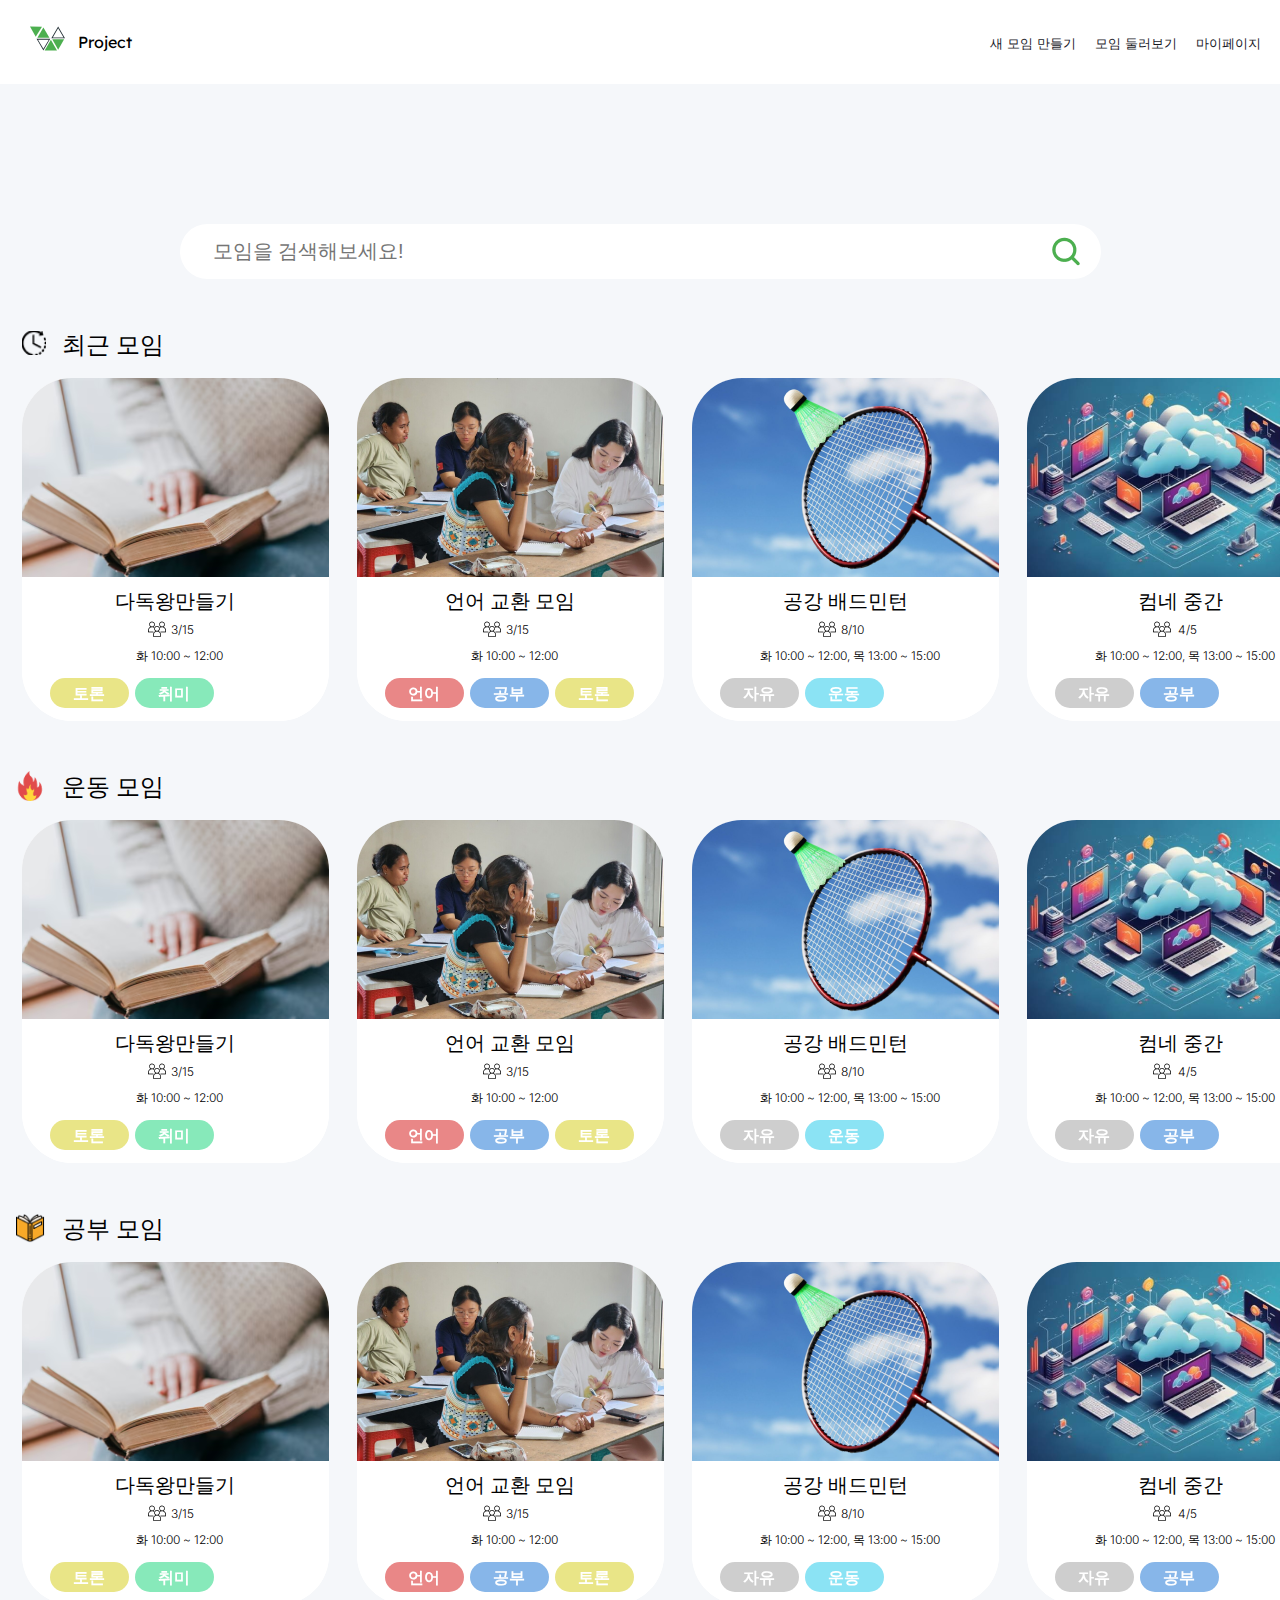
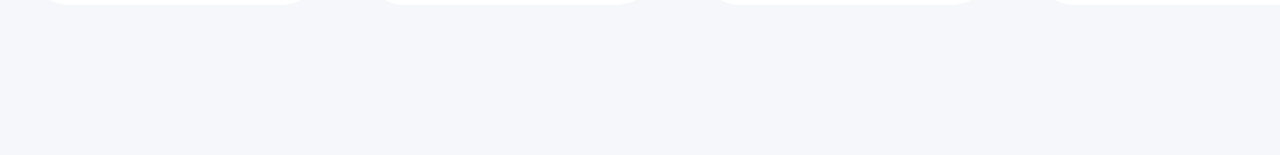
==== src/main/webapp/index.html @ d7a1661f "feat: 프론트 파일 경로 수정 및 로그인, 회원가입 수정" ====
<!DOCTYPE html>
<html>
<head>
  	<meta charset="utf-8">
  	<meta name="viewport" content="initial-scale=1, width=device-width">
	
	<link rel="stylesheet"  href="./global.css" />
  	<link rel="stylesheet"  href="./index.css" />
  	<link rel="stylesheet" href="https://fonts.googleapis.com/css2?family=Inter:wght@300;400;500;600&display=swap" />
  	<link rel="stylesheet" href="https://fonts.googleapis.com/css2?family=Lexend Deca:wght@400&display=swap" />
</head>
<body>
  	<div class="div">
		<div class="header">
			<div class="container">
				<a href="index.html">
				<div class="web-logo">
					<img class="logo" alt="" src="media/Icon.svg">
					<div class="logo-text">Project</div>
				</div></a>
				<div class="nav">
					<div class="haeding-name">
						<div class="nav-component">
							<div class="label"><a href="groupCreate.html">새 모임 만들기</a></div>
						</div>
						<div class="nav-component">
							<div class="label"><a href="index.html">모임 둘러보기</a></div>
						</div>
						<div class="nav-component">
							<div class="label"><a href="mypage.html">마이페이지</a></div>
						</div>
						<div class="nav-component" class="logout">
							<div class="label">로그아웃</div>
						</div>
						<div class="nav-component">
							<img class="icon-profile" alt="" src="media/icon-profile.png">
						</div>
					</div>
				</div>
			</div>
		</div>
		<div class="search-group">
      		<div class="search-box"></div>
            <form>
      			<input type="submit" id="button-search" value="">
      			<input type="text" name="search" id="search" placeholder="모임을 검색해보세요!" />
			</form>
    	</div>
		<div class="section-category">
			<div class="category">
				<div class="category-name">최근 모임</div>
				<img class="icon-clock" alt="" src="media/icon-clock.png">
			</div>
      		<img class="icon-plus" alt="" src="media/icon-plus.png">
			<div class="card-set">
				<div class="card">
					<div class="card-frame">
						  <img class="card-image" alt="" src="media/example1.png">
						  
						  <div class="time-info">
								<div class="time-info-text">화 10:00 ~ 12:00</div>
						  </div>
						  <div class="member-status">
								<div class="member-status-text">3/15</div>
								<img class="icon-people" alt="" src="media/icon-people.png">
						  </div>
						  <div class="title">
								<div class="title-text">다독왕만들기</div>
						  </div>
					</div>
					<div class="section-tag">
						  <div class="tag">
								<div class="tag-box" style="background-color:#e9e587">
								</div>
								<div class="tag-text">토론</div>
						  </div>
						  <div class="tag">
								<div class="tag-box" style="background-color:#87e9ba">
								</div>
								<div class="tag-text">취미</div>
						  </div>
					</div>
			  	</div>
				<div class="card">
					<div class="card-frame">
						  <img class="card-image" alt="" src="media/example2.png">
						  
						  <div class="time-info">
								<div class="time-info-text">화 10:00 ~ 12:00</div>
						  </div>
						  <div class="member-status">
								<div class="member-status-text">3/15</div>
								<img class="icon-people" alt="" src="media/icon-people.png">
								
						  </div>
						  <div class="title">
								<div class="title-text">언어 교환 모임</div>
						  </div>
					</div>
					<div class="section-tag">
						  <div class="tag">
								<div class="tag-box" style="background-color:#e98787"></div>
								<div class="tag-text">언어</div>
						  </div>
						  <div class="tag">
								<div class="tag-box" style="background-color:#87b6e9">
								</div>
								<div class="tag-text">공부</div>
						  </div>
						  <div class="tag">
								<div class="tag-box" style="background-color:#e9e587">
								</div>
								<div class="tag-text">토론</div>
						  </div>
					</div>
			  	</div>
				<div class="card">
					<div class="card-frame">
						  <img class="card-image" alt="" src="media/example3.png">
						  
						  <div class="time-info">
								<div class="time-info-text">화 10:00 ~ 12:00, 목 13:00 ~ 15:00</div>
						  </div>
						  <div class="member-status">
								<div class="member-status-text">8/10</div>
								<img class="icon-people" alt="" src="media/icon-people.png">
								
						  </div>
						  <div class="title">
								<div class="title-text">공강 배드민턴</div>
						  </div>
					</div>
					<div class="section-tag">
						  <div class="tag">
								<div class="tag-box" style="background-color:#cecece">
								</div>
								<div class="tag-text">자유</div>
						  </div>
						  <div class="tag">
								<div class="tag-box" style="background-color:#8be3f4">
								</div>
								<div class="tag-text">운동</div>
						  </div>
					</div>
			  	</div>
      			<div class="card">
        				<div class="card-frame">
          					<img class="card-image" alt="" src="media/example4.png">
          					
							<div class="title">
            					<div class="title-text">컴네 중간</div>
          					</div>

          					<div class="time-info">
            						<div class="time-info-text">화 10:00 ~ 12:00, 목 13:00 ~ 15:00</div>
          					</div>
          					<div class="member-status">
            						<div class="member-status-text">4/5</div>
            						<img class="icon-people" alt="" src="media/icon-people.png">
            						
          					</div>
          					
        				</div>
        				<div class="section-tag">
          					<div class="tag">
            						<div class="tag-box" style="background-color:#cecece">
            						</div>
            						<div class="tag-text">자유</div>
          					</div>
          					<div class="tag">
            						<div class="tag-box" style="background-color:#87b6e9">
            						</div>
            						<div class="tag-text">공부</div>
          					</div>
        				</div>
      			</div>
			</div>
    	</div>
		<div class="section-category">
			<div class="category">
				<div class="category-name">운동 모임</div>
				<img class="icon-fire" alt="" src="media/icon-fire.png">
			</div>
      		<img class="icon-plus" alt="" src="media/icon-plus.png">
			<div class="card-set">
				<div class="card">
					<div class="card-frame">
						  <img class="card-image" alt="" src="media/example1.png">
						  
						  <div class="time-info">
								<div class="time-info-text">화 10:00 ~ 12:00</div>
						  </div>
						  <div class="member-status">
								<div class="member-status-text">3/15</div>
								<img class="icon-people" alt="" src="media/icon-people.png">
								
						  </div>
						  <div class="title">
								<div class="title-text">다독왕만들기</div>
						  </div>
					</div>
					<div class="section-tag">
						  <div class="tag">
								<div class="tag-box" style="background-color:#e9e587">
								</div>
								<div class="tag-text">토론</div>
						  </div>
						  <div class="tag">
								<div class="tag-box" style="background-color:#87e9ba">
								</div>
								<div class="tag-text">취미</div>
						  </div>
					</div>
			  	</div>
				<div class="card">
					<div class="card-frame">
						  <img class="card-image" alt="" src="media/example2.png">
						  
						  <div class="time-info">
								<div class="time-info-text">화 10:00 ~ 12:00</div>
						  </div>
						  <div class="member-status">
								<div class="member-status-text">3/15</div>
								<img class="icon-people" alt="" src="media/icon-people.png">
								
						  </div>
						  <div class="title">
								<div class="title-text">언어 교환 모임</div>
						  </div>
					</div>
					<div class="section-tag">
						  <div class="tag">
								<div class="tag-box" style="background-color:#e98787">
								</div>
								<div class="tag-text">언어</div>
						  </div>
						  <div class="tag">
								<div class="tag-box" style="background-color:#87b6e9">
								</div>
								<div class="tag-text">공부</div>
						  </div>
						  <div class="tag">
								<div class="tag-box" style="background-color:#e9e587">
								</div>
								<div class="tag-text">토론</div>
						  </div>
					</div>
			  	</div>
      			<div class="card">
					<div class="card-frame">
						  <img class="card-image" alt="" src="media/example3.png">
						  
						  <div class="time-info">
								<div class="time-info-text">화 10:00 ~ 12:00, 목 13:00 ~ 15:00</div>
						  </div>
						  <div class="member-status">
								<div class="member-status-text">8/10</div>
								<img class="icon-people" alt="" src="media/icon-people.png">
								
						  </div>
						  <div class="title">
								<div class="title-text">공강 배드민턴</div>
						  </div>
					</div>
					<div class="section-tag">
						  <div class="tag">
								<div class="tag-box" style="background-color:#cecece">
								</div>
								<div class="tag-text">자유</div>
						  </div>
						  <div class="tag">
								<div class="tag-box" style="background-color:#8be3f4">
								</div>
								<div class="tag-text">운동</div>
						  </div>
					</div>
			 	</div>
      			<div class="card">
        			<div class="card-frame">
          				<img class="card-image" alt="" src="media/example4.png">
          				<div class="time-info">
            					<div class="time-info-text">화 10:00 ~ 12:00, 목 13:00 ~ 15:00</div>
          				</div>
          				<div class="member-status">
            				<div class="member-status-text">4/5</div>
            				<img class="icon-people" alt="" src="media/icon-people.png">
            			</div>
          				<div class="title">
            				<div class="title-text">컴네 중간</div>
          				</div>
        			</div>
        			<div class="section-tag">
          				<div class="tag">
            						<div class="tag-box" style="background-color:#cecece">
            						</div>
            						<div class="tag-text">자유</div>
          				</div>
          				<div class="tag">
            				<div class="tag-box" style="background-color:#87b6e9">
            				</div>
            				<div class="tag-text">공부</div>
          				</div>
        			</div>
      			</div>
			</div>
		</div>
    	<div class="section-category">
			<div class="category">
				<div class="category-name">공부 모임</div>
				<img class="icon-book" alt="" src="media/icon-book.png">
			</div>
      		<img class="icon-plus" alt="" src="media/icon-plus.png">

			<div class="card-set">
				<div class="card">
					<div class="card-frame">
						<img class="card-image" alt="" src="media/example1.png">
						<div class="title">
							<div class="title-text">다독왕만들기</div>
					  	</div>
						<div class="time-info">
							<div class="time-info-text">화 10:00 ~ 12:00</div>
						</div>
						<div class="member-status">
							<div class="member-status-text">3/15</div>
							<img class="icon-people" alt="" src="media/icon-people.png">	
						</div>
					</div>
					<div class="section-tag">
						  <div class="tag">
								<div class="tag-box" style="background-color:#e9e587">
								</div>
								<div class="tag-text">토론</div>
						  </div>
						  <div class="tag">
								<div class="tag-box" style="background-color:#87e9ba">
								</div>
								<div class="tag-text">취미</div>
						  </div>
					</div>
			  	</div>
				<div class="card">
					<div class="card-frame">
						  <img class="card-image" alt="" src="media/example2.png">
						  
						  <div class="time-info">
								<div class="time-info-text">화 10:00 ~ 12:00</div>
						  </div>
						  <div class="member-status">
								<div class="member-status-text">3/15</div>
								<img class="icon-people" alt="" src="media/icon-people.png">
								
						  </div>
						  <div class="title">
								<div class="title-text">언어 교환 모임</div>
						  </div>
					</div>
					<div class="section-tag">
						  <div class="tag">
								<div class="tag-box" style="background-color:#e98787">
								</div>
								<div class="tag-text">언어</div>
						  </div>
						  <div class="tag">
								<div class="tag-box" style="background-color:#87b6e9">
								</div>
								<div class="tag-text">공부</div>
						  </div>
						  <div class="tag">
								<div class="tag-box" style="background-color:#e9e587">
								</div>
								<div class="tag-text">토론</div>
						  </div>
					</div>
			 	</div>
      			<div class="card">
					<div class="card-frame">
						  <img class="card-image" alt="" src="media/example3.png">
						  
						  <div class="time-info">
								<div class="time-info-text">화 10:00 ~ 12:00, 목 13:00 ~ 15:00</div>
						  </div>
						  <div class="member-status">
								<div class="member-status-text">8/10</div>
								<img class="icon-people" alt="" src="media/icon-people.png">
								
						  </div>
						  <div class="title">
								<div class="title-text">공강 배드민턴</div>
						  </div>
					</div>
					<div class="section-tag">
						  <div class="tag">
								<div class="tag-box" style="background-color:#cecece">
								</div>
								<div class="tag-text">자유</div>
						  </div>
						  <div class="tag">
								<div class="tag-box" style="background-color:#8be3f4">
								</div>
								<div class="tag-text">운동</div>
						  </div>
					</div>
			  	</div>
      			<div class="card">
        			<div class="card-frame">
          				<img class="card-image" alt="" src="media/example4.png">
          				<div class="title">
            				<div class="title-text">컴네 중간</div>
          				</div>
          				<div class="time-info">
            				<div class="time-info-text">화 10:00 ~ 12:00, 목 13:00 ~ 15:00</div>
          				</div>
						<div class="member-status">
            				<div class="member-status-text">4/5</div>
            				<img class="icon-people" alt="" src="media/icon-people.png">		
          				</div>
        			</div>
        			<div class="section-tag">
          				<div class="tag">
            				<div class="tag-box" style="background-color:#cecece">
            				</div>
            				<div class="tag-text">자유</div>
          				</div>
          				<div class="tag">
            				<div class="tag-box" style="background-color:#87b6e9">
            				</div>
            				<div class="tag-text">공부</div>
          				</div>
        			</div>
      			</div>
			</div>
    	</div>
  	</div>
</body>
</html>
---- src/main/webapp/global.css ----
html, body {
    margin: 0;
    line-height: normal;
    background-color: #f5f7fa;
}

/* header */
.header {
    position: relative;
    display: flex;
    top: 0px;
    left: 0px;
    width: 100%;
    text-align: left;
    font-size: 16px;
    background-color: white;
    color: #18191f;
}
.container {
    position: relative;
    display: flex;
    justify-content: space-between;
    top: 0px;
    left: 0px;
    width: 1400px;
    margin-left: auto;
    margin-right: auto;
    height: 84px;
    overflow: hidden;
}
.web-logo {
    position: relative;
    height: 35%;
    top: 32%;
    left: 30px;
    text-align: center;
    color: #000;
    font-family: 'Lexend Deca';
}
.logo {
    position: absolute;
    bottom: 0px;
    left: 0px;
    width: 35px;
    height: 35px;
    flex-direction: row;
    align-items: center;
    justify-content: flex-start;
}
.logo-text {
    position: absolute;
    top: 5px;
    left: 30px;
    width: 90px;
    height: 30px;
    text-align: center;
    color: #000;
    font-family: 'Lexend Deca';
}
.nav {
    position: absolute;
    height: 35%;
    top: 37%;
    left: 975px;
    font-size: 10pt;
    width: 500px;
}
.heading-name {
    position: relative;
    height: 100%;
    top: 0px;
    right: 0px;
}
.nav-component {
    display: inline-block;
    margin-left: 15px;
}
.logout {
    color: #6b6b6b;
}
.label {
    position: relative;
    line-height: 24px;
}
.icon-profile {
    position: absolute;
    bottom: 2px;
    width: 30px;
    height: 30px;
}
a {
    text-decoration-line: none;
    color: inherit;
}
---- src/main/webapp/index.css ----
/* search */
.search-group {
    position: relative;
    margin-top: 140px;
    margin-left: auto;
    margin-right: auto;
    width: 921px;
    height: 55px;
    text-align: left;
    font-size: 20px;
    color: #a9a9a9;
}
.search-box {
    position: absolute;
    top: 0px;
    left: 0px;
    border-radius: 30px;
    background-color: #fff;
    width: 921px;
    height: 55px;
}
#button-search {
    position: absolute;
    top: 8px;
    left: 872px;
    width: 28px;
    height: 39px;
    background-image: url('media/icon-search.png');
    background-color: white;
    border: none;
    object-fit: contain;
}
#search {
    position: absolute;
    top: 9px;
    left: 31px;
    display: inline-block;
    width: 672px;
    height: 34px;
    font-size: 15pt;
    border: none;
}
#search:focus {
    outline: none;
}

/* group */
.section-category {
    position: relative;
    margin-top: 50px;
    margin-left: auto;
    margin-right: auto;
    width: 1350px;
    height: 392px;
}
.category {
    position: relative;
    top: 0px;
    left: 15px;
    width: 165px;
    height: 49px;
    font-size: 24px;
}
.category-name {
    position: absolute;
    top: 0px;
    left: 15px;
    display: inline-block;
    width: 165px;
    height: 49px;
}

/* card */
.card-set {
    position: relative;
    top: 0px;
    left: 15px;
}
.card {
    position: relative;
    display: inline-block;
    background-color: white;
    width: 307px;
    height: 343px;
    margin-right: 25px;
    border-radius: 50px;
}
.card-frame {
    background-color: white;;
    position: absolute;
    top: 0px;
    left: 0px;
    width: 307px;
    height: 343px;
    border-radius: 50px;
}
.card-image {
    position: absolute;
    top: 0px;
    left: 0px;
    width: 307px;
    height: 199px;
    border-radius: 50px 50px 0px 0px;
    object-fit: cover;
}
.title {
    position: absolute;
    top: 210px;
    left: 32px;
    width: 243px;
    height: 31px;
    font-size: 20px;
}
.title-text {
    font-weight: 500;
    display: inline-block;
    width: 243px;
    height: 31px;
}
.time-info {
    position: absolute;
    top: 270px;
    left: 60px;
    width: 196px;
    height: 31px;
    text-align: center;
}
.time-info-text {
    font-weight: 300;
    display: inline-block;
}

.member-status {
    position: absolute;
    top: 242px;
    left: 63px;
    width: 196px;
    height: 32px;
}
.member-status-text {
    position: absolute;
    top: 2px;
    left: 0px;
    font-weight: 300;
    display: inline-block;
    width: 196px;
    height: 31px;
}
.icon-people {
    position: absolute;
    top: 0px;
    left: 63px;
    width: 18px;
    height: 18px;
    object-fit: cover;
}

/* tag */
.section-tag {
    position: absolute;
    top: 300px;
    left: 25px;
    width: 256px;
    height: 35px;
    font-size: 16px;
    color: #fff;
}
.tag {
    position: relative;
    float: left;
    top: 0px;
    left: 0px;
    width: 79px;
    height: 35px;
    margin-left: 3px;
    margin-right: 3px;
}
.tag-box {
    position: absolute;
    top: 0px;
    left: 0px;
    backdrop-filter: blur(4px);
    border-radius: 75px;
    width: 79px;
    height: 30px;
}
.tag-text {
    position: absolute;
    top: 1px;
    left: 0px;
    line-height: 28px;
    font-weight: 600;
    text-align: center;
    display: inline-block;
    width: 79px;
    height: 30px;
}

/* components */
.icon-plus {
    position: absolute;
    top: 2px;
    left: 1280px;
    width: 30px;
    height: 30px;
    object-fit: contain;
}
.icon-book {
    position: absolute;
    top: 0px;
    left: 0px;
    width: 30px;
    height: 30px;
    object-fit: cover;
}
.icon-fire {
    position: absolute;
    top: 0px;
    left: 0px;
    width: 30px;
    height: 30px;
    object-fit: cover;
}
.icon-clock {
    position: absolute;
    top: 2px;
    left: 7px;
    width: 24px;
    height: 24px;
    object-fit: cover;
}
.div {
    position: absolute;
    background-color: #f5f7fa;
    width: 100%;
    padding-bottom: 150px;
    text-align: center;
    font-size: 12px;
    color: black;
    font-family: Inter;
}
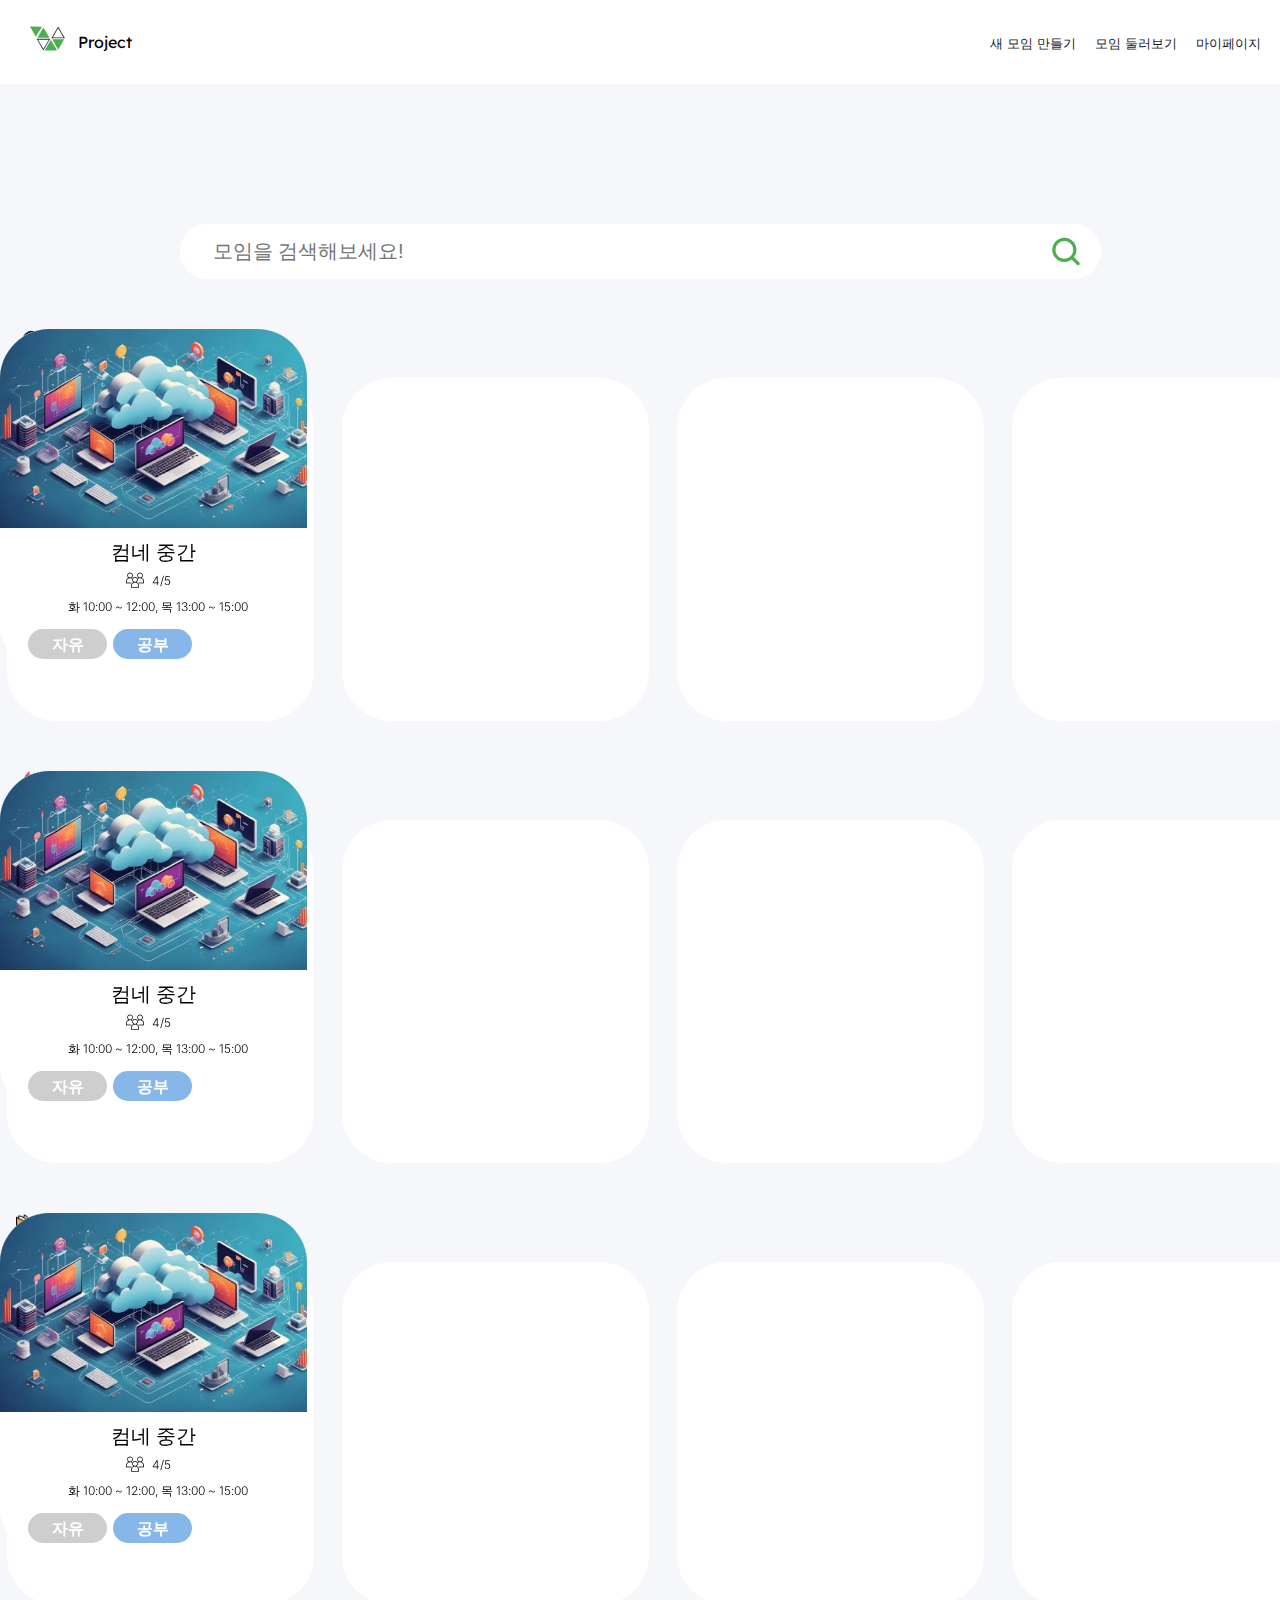
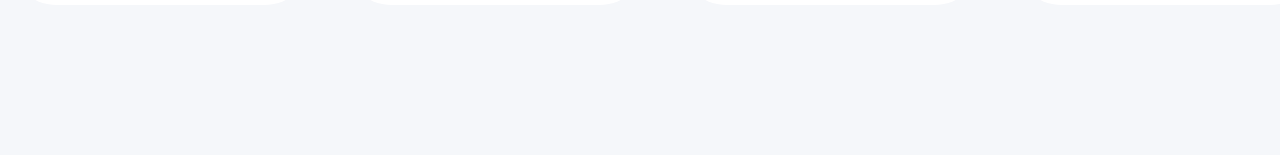
==== commit b1cba498: "feat: header 경로 수정" ====
--- a/src/main/webapp/index.html
+++ b/src/main/webapp/index.html
@@ -21,13 +21,13 @@
 				<div class="nav">
 					<div class="haeding-name">
 						<div class="nav-component">
-							<div class="label"><a href="groupCreate.html">새 모임 만들기</a></div>
+							<div class="label"><a href="groupCreate.jsp">새 모임 만들기</a></div>
 						</div>
 						<div class="nav-component">
-							<div class="label"><a href="index.html">모임 둘러보기</a></div>
+							<div class="label"><a href="index.jsp">모임 둘러보기</a></div>
 						</div>
 						<div class="nav-component">
-							<div class="label"><a href="mypage.html">마이페이지</a></div>
+							<div class="label"><a href="mypage.jsp" action="">마이페이지</a></div>
 						</div>
 						<div class="nav-component" class="logout">
 							<div class="label">로그아웃</div>
--- a/src/main/webapp/global.css
+++ b/src/main/webapp/global.css
@@ -92,4 +92,25 @@
     text-decoration-line: none;
     color: inherit;
 }
+.color-debate {
+	background-color: #e9e587;
+}
+.color-free {
+	background-color: #cecece;
+}
 
+.color-study {
+	background-color: #87b6e9;
+}
+.color-sports {
+	background-color: #8be3f4;
+}
+.color-lang {
+	background-color: #e98787;
+}
+.color-hobby {
+	background-color: #87e9ba;
+}
+.color-default {
+	background-color: grey;
+}
--- a/src/main/webapp/index.css
+++ b/src/main/webapp/index.css
@@ -72,12 +72,10 @@
 
 /* card */
 .card-set {
-    position: relative;
     top: 0px;
     left: 15px;
 }
 .card {
-    position: relative;
     display: inline-block;
     background-color: white;
     width: 307px;
@@ -86,7 +84,7 @@
     border-radius: 50px;
 }
 .card-frame {
-    background-color: white;;
+    background-color: white;
     position: absolute;
     top: 0px;
     left: 0px;
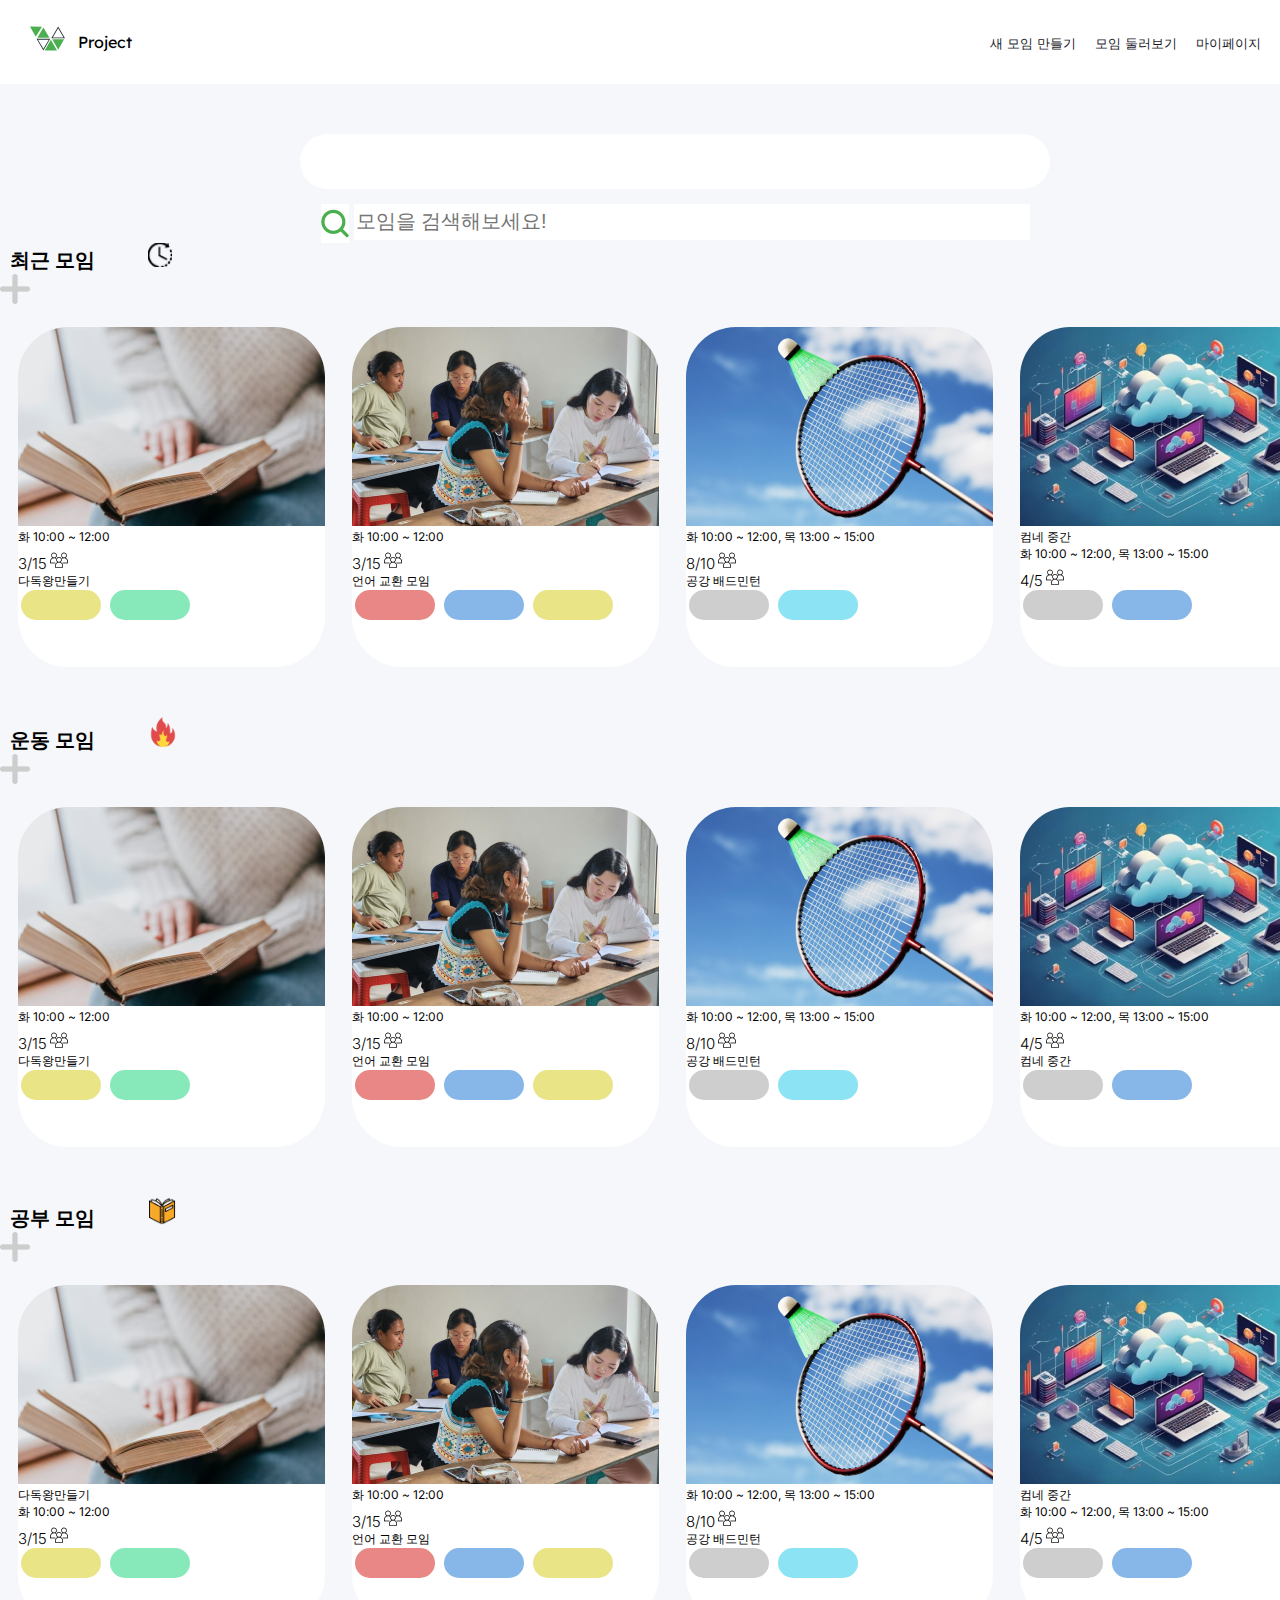
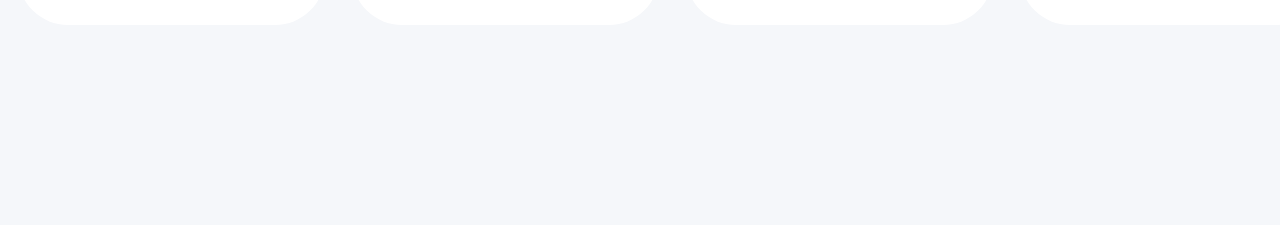
==== commit e08aedab: "Feat: "index.jsp 수정 요망 및 데이터가 안나옴"" ====
--- a/src/main/webapp/index.html
+++ b/src/main/webapp/index.html
@@ -4,8 +4,8 @@
   	<meta charset="utf-8">
   	<meta name="viewport" content="initial-scale=1, width=device-width">
 	
-	<link rel="stylesheet"  href="./global.css" />
-  	<link rel="stylesheet"  href="./index.css" />
+	<link rel="stylesheet"  href="../../../web/global.css" />
+  	<link rel="stylesheet"  href="../../../web/index.css" />
   	<link rel="stylesheet" href="https://fonts.googleapis.com/css2?family=Inter:wght@300;400;500;600&display=swap" />
   	<link rel="stylesheet" href="https://fonts.googleapis.com/css2?family=Lexend Deca:wght@400&display=swap" />
 </head>
@@ -15,25 +15,25 @@
 			<div class="container">
 				<a href="index.html">
 				<div class="web-logo">
-					<img class="logo" alt="" src="media/Icon.svg">
+					<img class="logo" alt="" src="../../../web/media/Icon.svg">
 					<div class="logo-text">Project</div>
 				</div></a>
 				<div class="nav">
 					<div class="haeding-name">
 						<div class="nav-component">
-							<div class="label"><a href="groupCreate.jsp">새 모임 만들기</a></div>
+							<div class="label"><a href="../../../web/groupCreate.jsp">새 모임 만들기</a></div>
 						</div>
 						<div class="nav-component">
-							<div class="label"><a href="index.jsp">모임 둘러보기</a></div>
+							<div class="label"><a href="../../../web/index.jsp">모임 둘러보기</a></div>
 						</div>
 						<div class="nav-component">
-							<div class="label"><a href="mypage.jsp" action="">마이페이지</a></div>
+							<div class="label"><a href="../../../web/mypage.jsp" action="">마이페이지</a></div>
 						</div>
 						<div class="nav-component" class="logout">
 							<div class="label">로그아웃</div>
 						</div>
 						<div class="nav-component">
-							<img class="icon-profile" alt="" src="media/icon-profile.png">
+							<img class="icon-profile" alt="" src="../../../web/media/icon-profile.png">
 						</div>
 					</div>
 				</div>
@@ -49,20 +49,20 @@
 		<div class="section-category">
 			<div class="category">
 				<div class="category-name">최근 모임</div>
-				<img class="icon-clock" alt="" src="media/icon-clock.png">
-			</div>
-      		<img class="icon-plus" alt="" src="media/icon-plus.png">
+				<img class="icon-clock" alt="" src="../../../web/media/icon-clock.png">
+			</div>
+      		<img class="icon-plus" alt="" src="../../../web/media/icon-plus.png">
 			<div class="card-set">
 				<div class="card">
 					<div class="card-frame">
-						  <img class="card-image" alt="" src="media/example1.png">
+						  <img class="card-image" alt="" src="../../../web/media/example1.png">
 						  
 						  <div class="time-info">
 								<div class="time-info-text">화 10:00 ~ 12:00</div>
 						  </div>
 						  <div class="member-status">
 								<div class="member-status-text">3/15</div>
-								<img class="icon-people" alt="" src="media/icon-people.png">
+								<img class="icon-people" alt="" src="../../../web/media/icon-people.png">
 						  </div>
 						  <div class="title">
 								<div class="title-text">다독왕만들기</div>
@@ -83,14 +83,14 @@
 			  	</div>
 				<div class="card">
 					<div class="card-frame">
-						  <img class="card-image" alt="" src="media/example2.png">
+						  <img class="card-image" alt="" src="../../../web/media/example2.png">
 						  
 						  <div class="time-info">
 								<div class="time-info-text">화 10:00 ~ 12:00</div>
 						  </div>
 						  <div class="member-status">
 								<div class="member-status-text">3/15</div>
-								<img class="icon-people" alt="" src="media/icon-people.png">
+								<img class="icon-people" alt="" src="../../../web/media/icon-people.png">
 								
 						  </div>
 						  <div class="title">
@@ -116,14 +116,14 @@
 			  	</div>
 				<div class="card">
 					<div class="card-frame">
-						  <img class="card-image" alt="" src="media/example3.png">
+						  <img class="card-image" alt="" src="../../../web/media/example3.png">
 						  
 						  <div class="time-info">
 								<div class="time-info-text">화 10:00 ~ 12:00, 목 13:00 ~ 15:00</div>
 						  </div>
 						  <div class="member-status">
 								<div class="member-status-text">8/10</div>
-								<img class="icon-people" alt="" src="media/icon-people.png">
+								<img class="icon-people" alt="" src="../../../web/media/icon-people.png">
 								
 						  </div>
 						  <div class="title">
@@ -145,7 +145,7 @@
 			  	</div>
       			<div class="card">
         				<div class="card-frame">
-          					<img class="card-image" alt="" src="media/example4.png">
+          					<img class="card-image" alt="" src="../../../web/media/example4.png">
           					
 							<div class="title">
             					<div class="title-text">컴네 중간</div>
@@ -156,7 +156,7 @@
           					</div>
           					<div class="member-status">
             						<div class="member-status-text">4/5</div>
-            						<img class="icon-people" alt="" src="media/icon-people.png">
+            						<img class="icon-people" alt="" src="../../../web/media/icon-people.png">
             						
           					</div>
           					
@@ -179,20 +179,20 @@
 		<div class="section-category">
 			<div class="category">
 				<div class="category-name">운동 모임</div>
-				<img class="icon-fire" alt="" src="media/icon-fire.png">
-			</div>
-      		<img class="icon-plus" alt="" src="media/icon-plus.png">
+				<img class="icon-fire" alt="" src="../../../web/media/icon-fire.png">
+			</div>
+      		<img class="icon-plus" alt="" src="../../../web/media/icon-plus.png">
 			<div class="card-set">
 				<div class="card">
 					<div class="card-frame">
-						  <img class="card-image" alt="" src="media/example1.png">
+						  <img class="card-image" alt="" src="../../../web/media/example1.png">
 						  
 						  <div class="time-info">
 								<div class="time-info-text">화 10:00 ~ 12:00</div>
 						  </div>
 						  <div class="member-status">
 								<div class="member-status-text">3/15</div>
-								<img class="icon-people" alt="" src="media/icon-people.png">
+								<img class="icon-people" alt="" src="../../../web/media/icon-people.png">
 								
 						  </div>
 						  <div class="title">
@@ -214,14 +214,14 @@
 			  	</div>
 				<div class="card">
 					<div class="card-frame">
-						  <img class="card-image" alt="" src="media/example2.png">
+						  <img class="card-image" alt="" src="../../../web/media/example2.png">
 						  
 						  <div class="time-info">
 								<div class="time-info-text">화 10:00 ~ 12:00</div>
 						  </div>
 						  <div class="member-status">
 								<div class="member-status-text">3/15</div>
-								<img class="icon-people" alt="" src="media/icon-people.png">
+								<img class="icon-people" alt="" src="../../../web/media/icon-people.png">
 								
 						  </div>
 						  <div class="title">
@@ -248,14 +248,14 @@
 			  	</div>
       			<div class="card">
 					<div class="card-frame">
-						  <img class="card-image" alt="" src="media/example3.png">
+						  <img class="card-image" alt="" src="../../../web/media/example3.png">
 						  
 						  <div class="time-info">
 								<div class="time-info-text">화 10:00 ~ 12:00, 목 13:00 ~ 15:00</div>
 						  </div>
 						  <div class="member-status">
 								<div class="member-status-text">8/10</div>
-								<img class="icon-people" alt="" src="media/icon-people.png">
+								<img class="icon-people" alt="" src="../../../web/media/icon-people.png">
 								
 						  </div>
 						  <div class="title">
@@ -277,13 +277,13 @@
 			 	</div>
       			<div class="card">
         			<div class="card-frame">
-          				<img class="card-image" alt="" src="media/example4.png">
+          				<img class="card-image" alt="" src="../../../web/media/example4.png">
           				<div class="time-info">
             					<div class="time-info-text">화 10:00 ~ 12:00, 목 13:00 ~ 15:00</div>
           				</div>
           				<div class="member-status">
             				<div class="member-status-text">4/5</div>
-            				<img class="icon-people" alt="" src="media/icon-people.png">
+            				<img class="icon-people" alt="" src="../../../web/media/icon-people.png">
             			</div>
           				<div class="title">
             				<div class="title-text">컴네 중간</div>
@@ -307,14 +307,14 @@
     	<div class="section-category">
 			<div class="category">
 				<div class="category-name">공부 모임</div>
-				<img class="icon-book" alt="" src="media/icon-book.png">
-			</div>
-      		<img class="icon-plus" alt="" src="media/icon-plus.png">
+				<img class="icon-book" alt="" src="../../../web/media/icon-book.png">
+			</div>
+      		<img class="icon-plus" alt="" src="../../../web/media/icon-plus.png">
 
 			<div class="card-set">
 				<div class="card">
 					<div class="card-frame">
-						<img class="card-image" alt="" src="media/example1.png">
+						<img class="card-image" alt="" src="../../../web/media/example1.png">
 						<div class="title">
 							<div class="title-text">다독왕만들기</div>
 					  	</div>
@@ -323,7 +323,7 @@
 						</div>
 						<div class="member-status">
 							<div class="member-status-text">3/15</div>
-							<img class="icon-people" alt="" src="media/icon-people.png">	
+							<img class="icon-people" alt="" src="../../../web/media/icon-people.png">
 						</div>
 					</div>
 					<div class="section-tag">
@@ -341,14 +341,14 @@
 			  	</div>
 				<div class="card">
 					<div class="card-frame">
-						  <img class="card-image" alt="" src="media/example2.png">
+						  <img class="card-image" alt="" src="../../../web/media/example2.png">
 						  
 						  <div class="time-info">
 								<div class="time-info-text">화 10:00 ~ 12:00</div>
 						  </div>
 						  <div class="member-status">
 								<div class="member-status-text">3/15</div>
-								<img class="icon-people" alt="" src="media/icon-people.png">
+								<img class="icon-people" alt="" src="../../../web/media/icon-people.png">
 								
 						  </div>
 						  <div class="title">
@@ -375,14 +375,14 @@
 			 	</div>
       			<div class="card">
 					<div class="card-frame">
-						  <img class="card-image" alt="" src="media/example3.png">
+						  <img class="card-image" alt="" src="../../../web/media/example3.png">
 						  
 						  <div class="time-info">
 								<div class="time-info-text">화 10:00 ~ 12:00, 목 13:00 ~ 15:00</div>
 						  </div>
 						  <div class="member-status">
 								<div class="member-status-text">8/10</div>
-								<img class="icon-people" alt="" src="media/icon-people.png">
+								<img class="icon-people" alt="" src="../../../web/media/icon-people.png">
 								
 						  </div>
 						  <div class="title">
@@ -404,7 +404,7 @@
 			  	</div>
       			<div class="card">
         			<div class="card-frame">
-          				<img class="card-image" alt="" src="media/example4.png">
+          				<img class="card-image" alt="" src="../../../web/media/example4.png">
           				<div class="title">
             				<div class="title-text">컴네 중간</div>
           				</div>
@@ -413,7 +413,7 @@
           				</div>
 						<div class="member-status">
             				<div class="member-status-text">4/5</div>
-            				<img class="icon-people" alt="" src="media/icon-people.png">		
+            				<img class="icon-people" alt="" src="../../../web/media/icon-people.png">
           				</div>
         			</div>
         			<div class="section-tag">
--- a/web/global.css
+++ b/web/global.css
@@ -0,0 +1,116 @@
+html, body {
+    margin: 0;
+    line-height: normal;
+    background-color: #f5f7fa;
+}
+
+/* header */
+.header {
+    position: relative;
+    display: flex;
+    top: 0px;
+    left: 0px;
+    width: 100%;
+    text-align: left;
+    font-size: 16px;
+    background-color: white;
+    color: #18191f;
+}
+.container {
+    position: relative;
+    display: flex;
+    justify-content: space-between;
+    top: 0px;
+    left: 0px;
+    width: 1400px;
+    margin-left: auto;
+    margin-right: auto;
+    height: 84px;
+    overflow: hidden;
+}
+.web-logo {
+    position: relative;
+    height: 35%;
+    top: 32%;
+    left: 30px;
+    text-align: center;
+    color: #000;
+    font-family: 'Lexend Deca';
+}
+.logo {
+    position: absolute;
+    bottom: 0px;
+    left: 0px;
+    width: 35px;
+    height: 35px;
+    flex-direction: row;
+    align-items: center;
+    justify-content: flex-start;
+}
+.logo-text {
+    position: absolute;
+    top: 5px;
+    left: 30px;
+    width: 90px;
+    height: 30px;
+    text-align: center;
+    color: #000;
+    font-family: 'Lexend Deca';
+}
+.nav {
+    position: absolute;
+    height: 35%;
+    top: 37%;
+    left: 975px;
+    font-size: 10pt;
+    width: 500px;
+}
+.heading-name {
+    position: relative;
+    height: 100%;
+    top: 0px;
+    right: 0px;
+}
+.nav-component {
+    display: inline-block;
+    margin-left: 15px;
+}
+.logout {
+    color: #6b6b6b;
+}
+.label {
+    position: relative;
+    line-height: 24px;
+}
+.icon-profile {
+    position: absolute;
+    bottom: 2px;
+    width: 30px;
+    height: 30px;
+}
+a {
+    text-decoration-line: none;
+    color: inherit;
+}
+.color-debate {
+	background-color: #e9e587;
+}
+.color-free {
+	background-color: #cecece;
+}
+
+.color-study {
+	background-color: #87b6e9;
+}
+.color-sports {
+	background-color: #8be3f4;
+}
+.color-lang {
+	background-color: #e98787;
+}
+.color-hobby {
+	background-color: #87e9ba;
+}
+.color-default {
+	background-color: grey;
+}
--- a/web/index.css
+++ b/web/index.css
@@ -0,0 +1,197 @@
+/* search */
+.search-group {
+    margin-left: auto;
+    margin-right: auto;
+    text-align: center;
+    margin-top: 50px;
+    width: 1350px;
+    font-size: 20px;
+    color: #a9a9a9;
+}
+.search-box {
+    display: inline-block;
+    background-color: #fff;
+    border-radius: 30px;
+    width: 750px;
+    height: 55px;
+}
+#button-search {
+    display: inline-block;
+    margin-top: 10px;
+    width: 28px;
+    height: 39px;
+    background-image: url('media/icon-search.png');
+    background-color: white;
+    border: none;
+    object-fit: contain;
+}
+#search {
+    display: inline-block;
+    width: 672px;
+    height: 34px;
+    font-size: 15pt;
+    border: none;
+}
+#search:focus {
+    outline: none;
+}
+
+/* group */
+.section-group {
+    width: 1350px;
+    margin-left: auto;
+    margin-right: auto;
+    margin-top: 15px;
+    text-align: center;
+}
+.section-category {
+    width: 1350px;
+    margin-left: auto;
+    margin-right: auto;
+    text-align: left;
+}
+.category-wrapper {
+    display: inline-block;
+    width: 1000px;
+}
+.category-name {
+    display: inline-block;
+    text-align: left;
+    font-size: 20px;
+    font-weight: 600;
+    margin-left: 10px;
+}
+
+.card-set {
+    margin-left: 6px;
+    width: 1338px;
+    margin-bottom: 50px;
+}
+
+.card {
+    display: inline-block;
+    background-color: white;
+    width: 307px;
+    height: 340px;
+    margin-top: 20px;
+    margin-right: 12px;
+    margin-left: 12px;
+    border-radius: 50px;
+}
+.image-area {
+    width: 307px;
+    height: 200px;
+    border-radius: 50px 50px 0px 0px;
+}
+.card-image {
+    border-radius: 50px 50px 0px 0px;
+}
+.info-area{
+    width: 307px;
+    text-align: center;
+}
+.meeting-name {
+    margin-top: 10px;
+    font-size: 18px;
+    font-weight: 600;
+}
+.member-status {
+    margin-top: 5px;
+}
+.member-status-text {
+    font-weight: 300;
+    font-size: 15px;
+    display: inline-block;
+}
+.icon-people {
+    display: inline-block;
+    width: 18px;
+    height: 18px;
+    object-fit: cover;
+}
+.meeting-time {
+    font-weight: 300;
+    font-size: 15px;
+    margin-top: 3px;
+}
+.tag-area {
+    margin-top: 10px;
+    margin-left: 20px;
+    width: 267px;
+    text-align: left;
+}
+
+.tag {
+    display: inline-block;
+    width: 80px;
+    height: 35px;
+    margin-left: 3px;
+    margin-right: 3px;
+}
+.tag-box {
+    backdrop-filter: blur(4px);
+    border-radius: 75px;
+    background-color: none;
+    width: 80px;
+    height: 30px;
+}
+.tag-text {
+    position: absolute;
+    top: 2px;
+    left: 0px;
+    font-size: 16px;
+    line-height: 28px;
+    font-weight: 600;
+    text-align: center;
+    display: inline-block;
+    width: 80px;
+    height: 30px;
+    color: white;
+}
+
+/* components */
+.plus {
+    display: inline-block;
+    width: 300px;
+    text-align: right;
+}
+.icon-plus {
+    display: inline-block;
+    width: 30px;
+    height: 30px;
+    object-fit: contain;
+}
+.icon-book {
+    display: inline-block;
+    text-align: left;
+    margin-left: 50px;
+    width: 28px;
+    height: 28px;
+    object-fit: cover;
+}
+.icon-fire {
+    display: inline-block;
+    text-align: left;
+    margin-left: 50px;
+    width: 30px;
+    height: 30px;
+    object-fit: cover;
+}
+.icon-clock {
+    display: inline-block;
+    text-align: left;
+    margin-left: 50px;
+    width: 24px;
+    height: 24px;
+    object-fit: cover;
+}
+.div {
+    position: absolute;
+    background-color: #f5f7fa;
+    width: 100%;
+    padding-bottom: 150px;
+    text-align: center;
+    font-size: 12px;
+    color: black;
+    font-family: Inter;
+}